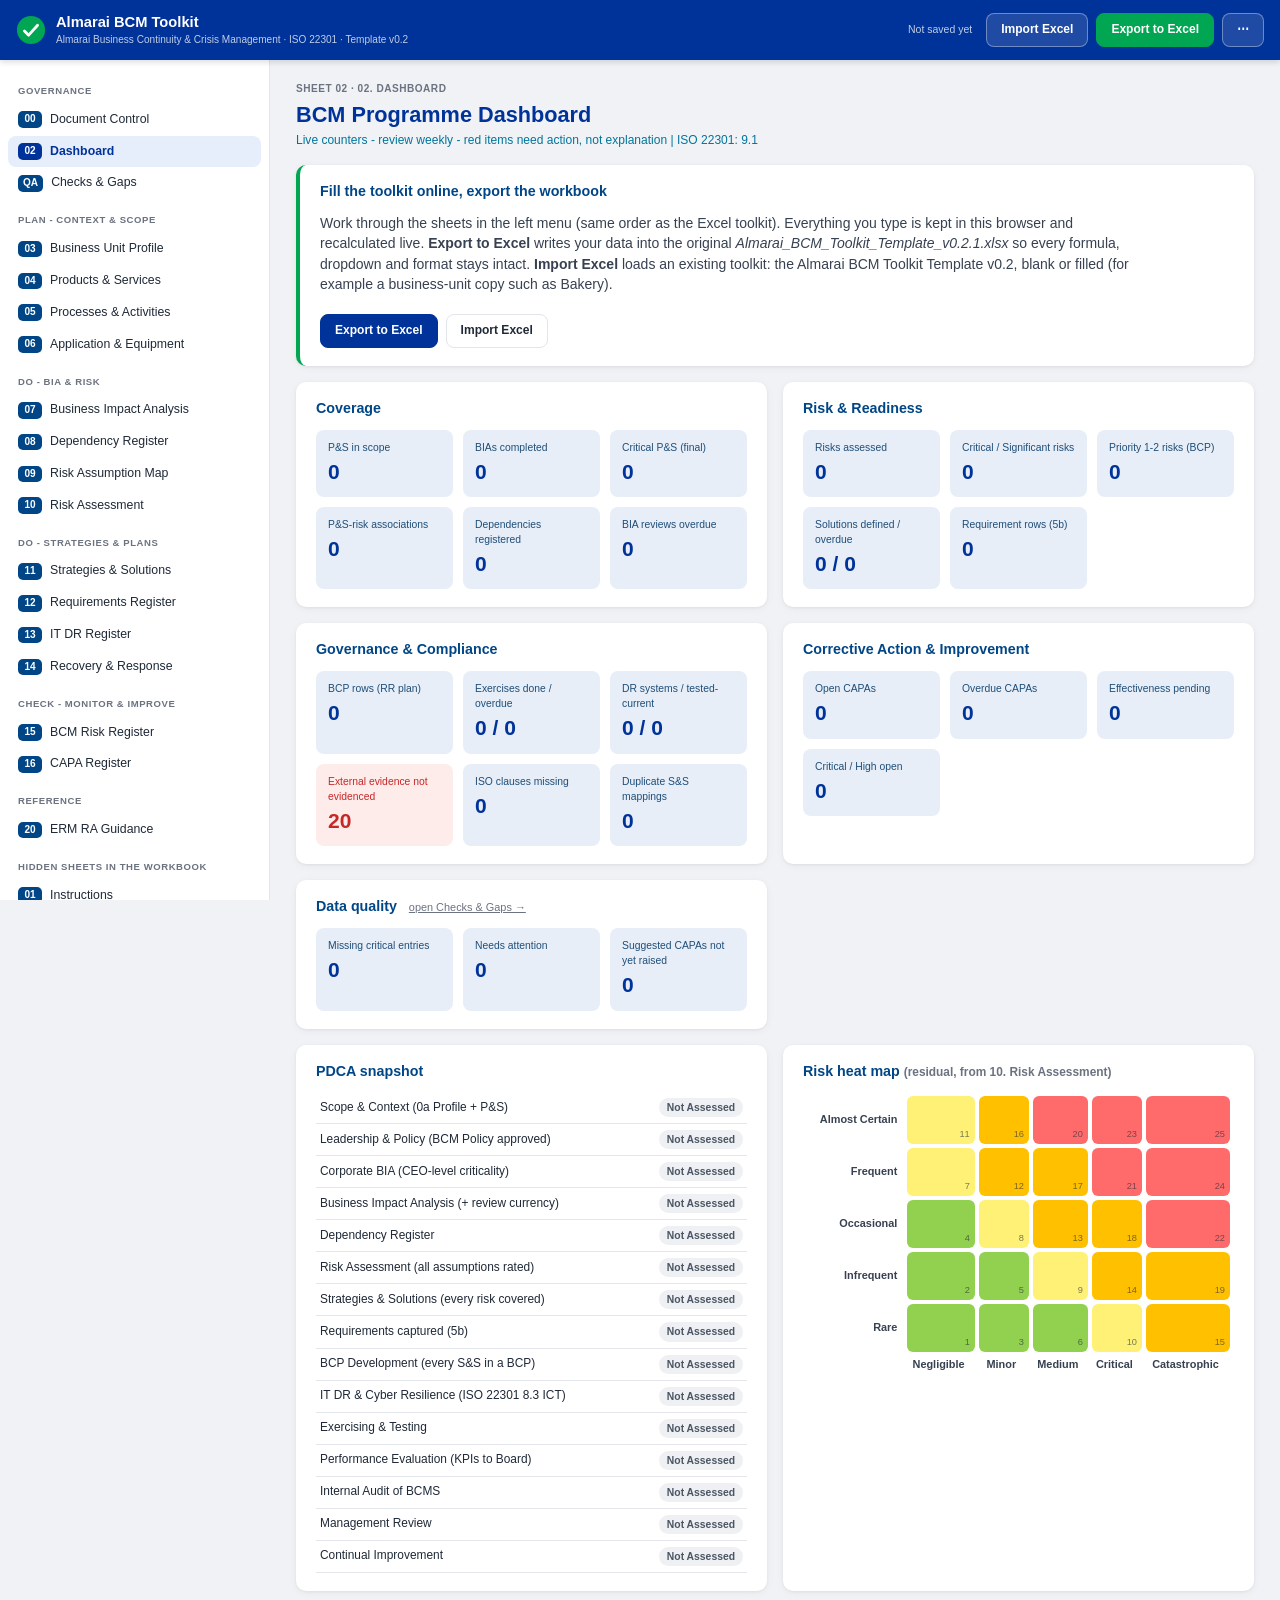
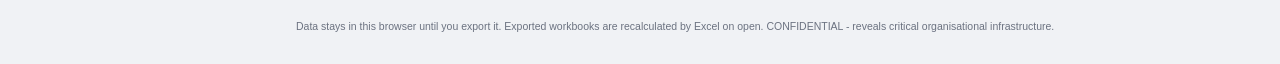
==== bcm-toolkit-almarai/index.html @ 119c776b "Add Almarai edition of the BCM toolkit (template v0.2) bcm-toolkit-almarai/ keeps the Almarai BCM To" ====
<!DOCTYPE html>
<html lang="en">
<head>
<meta charset="UTF-8">
<meta name="viewport" content="width=device-width, initial-scale=1.0">
<title>Almarai BCM Toolkit</title>
<meta name="description" content="Online version of the Almarai BCM Toolkit Template v0.2 (ISO 22301). Fill every sheet in the browser and export a populated copy of the Excel workbook.">
<link rel="stylesheet" href="css/toolkit.css">
</head>
<body>
<header class="topbar">
  <button class="icon-btn menu-btn" data-action="menu" aria-label="Open menu">&#9776;</button>
  <a class="brand" href="#dash">
    <svg viewBox="0 0 32 32" aria-hidden="true"><circle cx="16" cy="16" r="15" fill="#00A651"/><path d="M9 17l4.5 4.5L23 11" stroke="#fff" stroke-width="3" fill="none" stroke-linecap="round" stroke-linejoin="round"/></svg>
    <span><b>Almarai BCM Toolkit</b><small>Almarai Business Continuity &amp; Crisis Management &middot; ISO 22301 &middot; Template v0.2</small></span>
  </a>
  <div class="top-actions">
    <span class="save-status" id="save-status"></span>
    <button class="btn light" data-action="import" title="Load an Almarai BCM Toolkit Template v0.2 workbook (blank or filled)">Import Excel</button>
    <button class="btn accent" data-action="export" title="Download the toolkit workbook populated with your data">Export to Excel</button>
    <details class="more">
      <summary class="btn light" title="More">&#8943;</summary>
      <div class="more-menu">
        <button data-action="backup">Download backup (.json)</button>
        <button data-action="restore">Restore backup (.json)</button>
        <button data-action="template">Download blank template (.xlsx)</button>
        <a href="../index.html">Crisis Management Platform</a>
        <button data-action="reset" class="danger">Clear all data&hellip;</button>
      </div>
    </details>
  </div>
</header>
<div class="layout">
  <nav class="sidebar" id="nav" aria-label="Toolkit sheets"></nav>
  <button class="scrim" data-action="menu" aria-label="Close menu"></button>
  <main id="main"><div id="page"></div>
    <footer class="foot">Data stays in this browser until you export it. Exported workbooks are recalculated by Excel on open. CONFIDENTIAL - reveals critical organisational infrastructure.</footer>
  </main>
</div>
<datalist id="active-list"></datalist>
<input type="file" id="file-input" hidden>
<div id="toast" class="toast" role="status" aria-live="polite"></div>

<script src="vendor/jszip.min.js"></script>
<script src="js/template-data.js"></script>
<script src="js/template.js"></script>
<script src="js/schema.js"></script>
<script src="js/engine.js"></script>
<script src="js/checks.js"></script>
<script src="js/xlsx-io.js"></script>
<script src="js/app.js"></script>
</body>
</html>
---- bcm-toolkit-almarai/css/toolkit.css ----
/* BCM Implementation Toolkit - Almarai palette, aligned with the crisis platform. */
*,*::before,*::after{box-sizing:border-box}
:root{
  --navy:#003399;--navy-dark:#002266;--green:#00A651;--green-dark:#008040;
  --ink:#1f2937;--muted:#6b7280;--line:#e2e6ea;--bg:#f0f2f5;--card:#fff;
  --auto:#E7EEF7;--auto-ink:#1F4E79;--head:#004687;--head2:#192882;
  --red:#C62828;--red-bg:#FDECEA;--amber:#8a5a00;--amber-bg:#FFF4D6;--ok:#1B5E20;--ok-bg:#E6F4EA;--grey-bg:#eef0f3;
  --radius:10px;--shadow:0 1px 3px rgba(0,0,0,.06),0 2px 10px rgba(0,0,0,.04);
  --font:-apple-system,BlinkMacSystemFont,'Segoe UI',Roboto,'Helvetica Neue',Arial,sans-serif;
}
html{font-size:14px}
body{margin:0;font-family:var(--font);background:var(--bg);color:var(--ink);line-height:1.45}
a{color:var(--navy)}
button,input,select,textarea{font:inherit;color:inherit}
h1,h2,h3{margin:0;line-height:1.25}

/* top bar */
.topbar{position:sticky;top:0;z-index:50;display:flex;align-items:center;gap:12px;height:60px;padding:0 16px;background:var(--navy);color:#fff;box-shadow:0 2px 6px rgba(0,0,0,.15)}
.brand{display:flex;align-items:center;gap:10px;color:#fff;text-decoration:none;min-width:0}
.brand svg{width:30px;height:30px;flex:none}
.brand span{display:flex;flex-direction:column;min-width:0}
.brand b{font-size:1.05rem;white-space:nowrap;overflow:hidden;text-overflow:ellipsis}
.brand small{opacity:.75;font-size:.72rem;white-space:nowrap;overflow:hidden;text-overflow:ellipsis}
.top-actions{margin-left:auto;display:flex;align-items:center;gap:8px}
.save-status{font-size:.75rem;opacity:.75;margin-right:6px;white-space:nowrap}
.topbar .menu-btn{display:none;color:#fff;font-size:1.3rem}
.topbar .menu-btn:hover{background:rgba(255,255,255,.15);color:#fff}
.more{position:relative}
.more summary{list-style:none}
.more summary::-webkit-details-marker{display:none}
.more-menu{position:absolute;right:0;top:calc(100% + 6px);background:#fff;color:var(--ink);border-radius:8px;box-shadow:0 8px 24px rgba(0,0,0,.18);min-width:240px;padding:6px;display:flex;flex-direction:column}
.more-menu button,.more-menu a{background:none;border:0;text-align:left;padding:9px 12px;border-radius:6px;cursor:pointer;text-decoration:none;color:var(--ink);font-size:.9rem}
.more-menu button:hover,.more-menu a:hover{background:var(--bg)}
.more-menu .danger{color:var(--red)}

/* buttons */
.btn{border:1px solid var(--line);background:#fff;border-radius:8px;padding:7px 14px;font-weight:600;font-size:.86rem;cursor:pointer;white-space:nowrap}
.btn:hover{border-color:var(--navy)}
.btn:disabled{opacity:.45;cursor:not-allowed}
.btn.primary{background:var(--navy);border-color:var(--navy);color:#fff}
.btn.accent{background:var(--green);border-color:var(--green);color:#fff}
.btn.accent:hover{background:var(--green-dark)}
.btn.light{background:rgba(255,255,255,.12);border-color:rgba(255,255,255,.35);color:#fff}
.btn.light:hover{background:rgba(255,255,255,.22)}
.btn.ghost{background:transparent;border-style:dashed;color:var(--navy)}
.icon-btn{background:none;border:0;cursor:pointer;padding:4px 8px;border-radius:6px;font-size:1.1rem;line-height:1;color:var(--muted)}
.icon-btn:hover{background:var(--grey-bg);color:var(--red)}

/* layout */
.layout{display:flex;min-height:calc(100vh - 60px)}
.sidebar{width:270px;flex:none;background:#fff;border-right:1px solid var(--line);padding:10px 8px 40px;position:sticky;top:60px;height:calc(100vh - 60px);overflow-y:auto}
.nav-group{font-size:.68rem;text-transform:uppercase;letter-spacing:.06em;color:var(--muted);font-weight:700;padding:14px 10px 6px}
.nav-item{display:flex;align-items:center;gap:8px;padding:7px 10px;border-radius:8px;text-decoration:none;color:var(--ink);font-size:.88rem}
.nav-item:hover{background:var(--bg)}
.nav-item.active{background:#e6edfb;color:var(--navy);font-weight:600}
.nav-num{font-size:.72rem;font-weight:700;color:#fff;background:var(--head);border-radius:5px;padding:1px 5px;min-width:24px;text-align:center}
.nav-item.active .nav-num{background:var(--navy)}
.nav-title{flex:1;min-width:0}
.nav-count{font-size:.72rem;color:var(--muted)}
.nav-count:empty{display:none}
.scrim{display:none}
main{flex:1;min-width:0;padding:22px 26px 30px}
.foot{margin-top:28px;font-size:.75rem;color:var(--muted)}

/* page header & cards */
.page-head{margin-bottom:16px}
.eyebrow{font-size:.72rem;letter-spacing:.05em;text-transform:uppercase;color:var(--muted);font-weight:600}
.page-head h1{font-size:1.55rem;color:var(--navy);margin:4px 0 4px}
.iso{margin:0;color:#00759c;font-size:.86rem}
.note{margin:8px 0 0;max-width:980px;color:#374151;font-size:.88rem}
.muted{color:var(--muted);font-size:.85rem}
.card{background:var(--card);border-radius:var(--radius);box-shadow:var(--shadow);padding:18px 20px;margin-bottom:16px}
.card.flush{padding:0;overflow:hidden}
.card h2{font-size:1.02rem;color:var(--head);margin-bottom:12px}
.card h3{font-size:.9rem;color:var(--ink);margin:14px 0 8px}
.card.empty{color:#374151}
.legend{display:flex;gap:18px;flex-wrap:wrap;margin-top:10px;font-size:.78rem;color:var(--muted)}
.legend span{display:flex;align-items:center;gap:6px}
.sw{width:14px;height:14px;border-radius:3px;border:1px solid #cfd6df;display:inline-block}
.sw.white{background:#fff}.sw.blue{background:var(--auto)}

/* forms */
.form-grid{display:grid;grid-template-columns:repeat(auto-fill,minmax(300px,1fr));gap:12px 18px}
.form-grid.cols-4{grid-template-columns:repeat(auto-fill,minmax(220px,1fr));margin-top:14px}
.field{display:flex;flex-direction:column;gap:4px}
.field>span{font-size:.78rem;font-weight:600;color:#374151}
.field small{color:var(--muted);font-size:.74rem}
.field small.warn-text,.warn-text{color:var(--red);font-weight:600}
.in{width:100%;border:1px solid #cfd6df;border-radius:6px;background:#fff;padding:6px 8px;font-size:.86rem;min-height:32px}
textarea.in{resize:vertical;line-height:1.35;min-height:32px}
.in:focus{outline:2px solid rgba(0,51,153,.25);border-color:var(--navy)}
.in.invalid{border-color:var(--red);background:var(--red-bg)}
.auto-box{background:var(--auto);color:var(--auto-ink);border-radius:6px;padding:6px 8px;min-height:32px;font-size:.86rem;white-space:pre-wrap}

/* tables */
.table-wrap{overflow:auto;max-width:100%}
.table-wrap.tall{max-height:calc(100vh - 250px)}
.sheet-table{border-collapse:separate;border-spacing:0;width:100%;font-size:.84rem}
.sheet-table th{position:sticky;top:0;z-index:2;background:var(--head);color:#fff;font-weight:600;font-size:.76rem;text-align:left;padding:8px;border-right:1px solid rgba(255,255,255,.15);vertical-align:bottom}
.sheet-table th.auto-h{background:var(--head2)}
.sheet-table th .info{display:inline-block;width:14px;height:14px;line-height:14px;border-radius:50%;background:rgba(255,255,255,.25);font-size:.65rem;text-align:center;font-style:italic;cursor:help}
.sheet-table .group-row th{top:0;background:#00A0E1;font-size:.72rem;text-transform:uppercase;letter-spacing:.04em;padding:4px 8px}
.sheet-table .group-row th:not(.grp){background:var(--head)}
.sheet-table .group-row+tr th{top:24px}
.sheet-table td{padding:4px 5px;border-bottom:1px solid var(--line);border-right:1px solid #f0f2f5;vertical-align:top;background:#fff}
.sheet-table td.auto{background:var(--auto);color:var(--auto-ink);padding:8px;white-space:pre-wrap;word-break:break-word}
.sheet-table td.fixed{color:#374151;padding:8px;background:#fafbfc}
.sheet-table td.label-cell{padding:8px;font-weight:600;background:#f6f7f9;white-space:nowrap}
.sheet-table td.num,.sheet-table th.num{width:44px;text-align:center;color:var(--muted);position:sticky;left:0;z-index:1}
.sheet-table th.num{z-index:3;background:var(--head);color:#fff}
.sheet-table td.num{background:#f6f7f9}
.sheet-table .in{border-color:#dfe4ea;background:#fff;min-width:60px}
.sheet-table .in:hover{border-color:#9db3d9}
.sheet-table .in:focus{background:#fff}
.sheet-table .in.invalid{border-color:var(--red);background:var(--red-bg)}
.sheet-table tr:hover td:not(.auto){background:#fbfcfe}
.row-tools{width:34px;text-align:center}
.section-row td{background:var(--head2)!important;color:#fff;font-weight:700;padding:7px 10px}
.table-foot{display:flex;align-items:center;gap:14px;padding:10px 14px;border-top:1px solid var(--line);background:#fafbfc}
td.phase-plan:not(:empty){background:#192882;color:#fff}
td.phase-do:not(:empty){background:#004687;color:#fff}
td.phase-check:not(:empty){background:#00A0E1;color:#fff}
td.phase-act:not(:empty){background:#009137;color:#fff}

/* badges */
.badge{display:inline-block;padding:2px 8px;border-radius:999px;font-size:.74rem;font-weight:700;white-space:nowrap}
.badge.red{background:var(--red-bg);color:var(--red)}
.badge.amber{background:var(--amber-bg);color:var(--amber)}
.badge.green{background:var(--ok-bg);color:var(--ok)}
.badge.grey{background:var(--grey-bg);color:#4b5563}

/* BIA */
.chips{display:flex;flex-wrap:wrap;gap:6px;margin-bottom:14px}
.chip{background:#fff;border:1px solid var(--line);border-radius:999px;padding:4px 10px;font-size:.78rem;text-decoration:none;color:var(--navy)}
.bia-head{display:flex;justify-content:space-between;gap:16px;align-items:flex-start;margin-bottom:12px;flex-wrap:wrap}
.bia-head h2{margin:2px 0;font-size:1.15rem;color:var(--navy)}
.kpis{display:flex;gap:10px}
.kpis div{background:var(--auto);border-radius:8px;padding:6px 12px;text-align:center;min-width:90px}
.kpis span{display:block;font-size:.7rem;color:var(--auto-ink)}
.kpis b{font-size:1.1rem;color:var(--auto-ink)}
.bia-table th.hz{font-size:.7rem;text-align:center;min-width:64px}
.bia-table td.score{padding:3px}
.bia-table select.score-in{min-width:56px;text-align:center;font-weight:700;border:1px solid #e5e7eb}
.score-in.s1{background:#E6F4EA!important}.score-in.s2{background:#F1F8D8!important}.score-in.s3{background:#FFF4D6!important}
.score-in.s4{background:#FFE0C2!important}.score-in.s5{background:#FDD5D2!important}

/* dashboard */
.intro{display:flex;gap:20px;align-items:center;justify-content:space-between;flex-wrap:wrap;border-left:4px solid var(--green)}
.intro p{margin:0;max-width:820px;color:#374151}
.intro-actions{display:flex;gap:8px}
.dash-grid{display:grid;grid-template-columns:repeat(auto-fit,minmax(320px,1fr));gap:16px}
.dash-grid .card{margin-bottom:0}
.dash-grid.two{margin-top:16px}
.tiles{display:grid;grid-template-columns:repeat(auto-fill,minmax(130px,1fr));gap:10px}
.tile{background:var(--auto);border-radius:8px;padding:10px 12px}
.tile.warn{background:var(--red-bg)}
.tile-label{font-size:.74rem;color:var(--auto-ink)}
.tile.warn .tile-label{color:var(--red)}
.tile-value{font-size:1.5rem;font-weight:700;color:var(--navy);margin-top:2px}
.tile.warn .tile-value{color:var(--red)}
table.mini{width:100%;border-collapse:collapse;font-size:.85rem}
table.mini td{padding:6px 4px;border-bottom:1px solid var(--line)}
table.mini td:last-child{text-align:right}
table.heat{border-collapse:separate;border-spacing:4px;width:100%;font-size:.78rem}
table.heat th{font-weight:600;color:#374151;text-align:right;padding-right:6px;white-space:nowrap}
table.heat th.imp{text-align:center}
table.heat td{height:48px;border-radius:6px;text-align:center;position:relative;min-width:44px}
table.heat td span{position:absolute;right:5px;bottom:3px;font-size:.66rem;opacity:.6}
table.heat td b{font-size:1.15rem}
.h-red{background:#FF6B6B}.h-orange{background:#FFC000}.h-yellow{background:#FFF176}.h-green{background:#92D050}

/* reference pages */
.ref-wrap{overflow:auto}
.ref-table{border-collapse:collapse;width:100%;min-width:900px;font-size:.82rem;table-layout:fixed}
.ref-table td{border:1px solid #e5e7eb;padding:6px 8px;vertical-align:top;white-space:normal;word-wrap:break-word}

/* toast */
.toast{position:fixed;left:50%;bottom:24px;transform:translateX(-50%) translateY(20px);background:#1f2937;color:#fff;padding:11px 18px;border-radius:8px;font-size:.88rem;box-shadow:0 6px 20px rgba(0,0,0,.25);opacity:0;pointer-events:none;transition:all .2s;z-index:100;max-width:calc(100vw - 32px)}
.toast.show{opacity:1;transform:translateX(-50%) translateY(0)}
.toast.ok{background:var(--green-dark)}
.toast.err{background:var(--red)}

/* responsive */
@media (max-width:980px){
  .topbar .menu-btn{display:block}
  .sidebar{position:fixed;left:0;top:60px;z-index:60;transform:translateX(-100%);transition:transform .2s;box-shadow:4px 0 16px rgba(0,0,0,.15)}
  body.nav-open .sidebar{transform:none}
  body.nav-open .scrim{display:block;position:fixed;inset:60px 0 0 0;background:rgba(0,0,0,.25);z-index:55;border:0}
  .save-status,.brand small{display:none}
  main{padding:16px}
}
@media (max-width:640px){
  .top-actions .btn.light[data-action="import"]{display:none}
  .brand b{font-size:.92rem}
  .form-grid{grid-template-columns:1fr}
  .page-head h1{font-size:1.25rem}
}
@media print{
  .topbar,.sidebar,.table-foot,.row-tools,.intro-actions{display:none!important}
  main{padding:0}
  .table-wrap.tall{max-height:none}
}

/* Dropdown cells are yellow, as in the Excel template (v0.2.1). */
select.in,.in[data-opt],.sheet-table select.in,.sheet-table .in[data-opt]{background:#FFFF99;border-color:#e0d870}
.sheet-table select.in:focus,.sheet-table .in[data-opt]:focus{background:#FFFFB8}
/* Missing critical entries (red) and attention (amber) - same rules as the template's highlights. */
.in.invalid,.sheet-table .in.invalid{background:#FFC7CE!important;border-color:#C62828!important;color:#9C0006}
.in.attention,.sheet-table .in.attention{background:#FFEB9C!important;border-color:#C9A100!important;color:#9C5700}
.in.flash{outline:3px solid #003399;outline-offset:1px}
.legend .sw.yellow{background:#FFFF99}.legend .sw.red{background:#FFC7CE}
.ok-note{border-left:4px solid var(--green);color:#374151}
.suggest{border-left:4px solid #C9A100}
.suggest-head{display:flex;justify-content:space-between;gap:16px;align-items:flex-start;flex-wrap:wrap;margin-bottom:10px}
.suggest-head h2{margin-bottom:4px}
.suggest-actions{display:flex;gap:8px}
.tiles.wide{grid-template-columns:repeat(auto-fill,minmax(200px,1fr));margin-bottom:14px}
.card-pad{padding:14px 16px 0}
.small-link{font-size:.78rem;font-weight:500;margin-left:8px}
a.btn{text-decoration:none;display:inline-block}
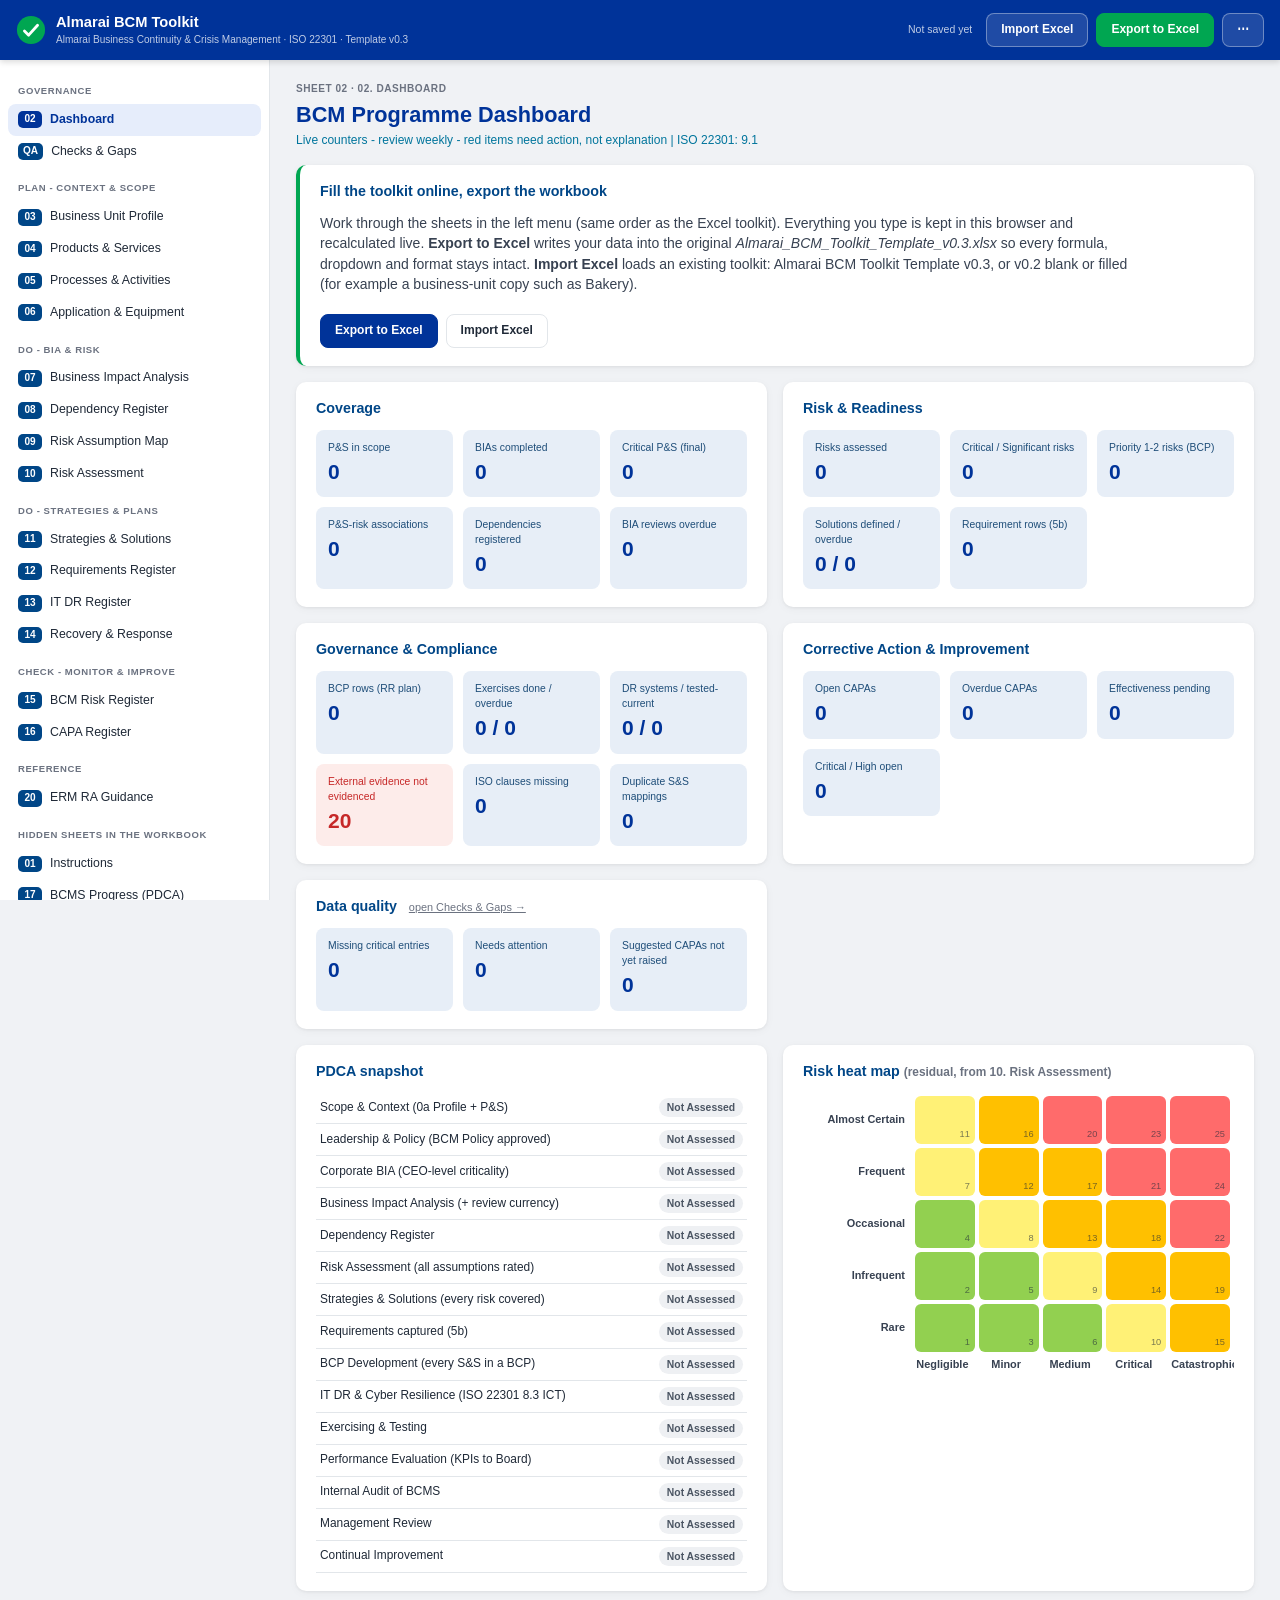
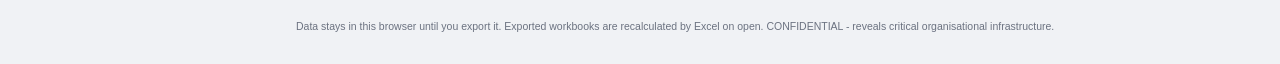
==== commit ef05392c: "Almarai toolkit v0.3: clean-up, no Document Control, new ERM page Template v0.3 (tools/cleanup_templ" ====
--- a/bcm-toolkit-almarai/index.html
+++ b/bcm-toolkit-almarai/index.html
@@ -4,7 +4,7 @@
 <meta charset="UTF-8">
 <meta name="viewport" content="width=device-width, initial-scale=1.0">
 <title>Almarai BCM Toolkit</title>
-<meta name="description" content="Online version of the Almarai BCM Toolkit Template v0.2 (ISO 22301). Fill every sheet in the browser and export a populated copy of the Excel workbook.">
+<meta name="description" content="Online version of the Almarai BCM Toolkit Template v0.3 (ISO 22301); imports v0.2 workbooks too. Fill every sheet in the browser and export a populated copy of the Excel workbook.">
 <link rel="stylesheet" href="css/toolkit.css">
 </head>
 <body>
@@ -12,11 +12,11 @@
   <button class="icon-btn menu-btn" data-action="menu" aria-label="Open menu">&#9776;</button>
   <a class="brand" href="#dash">
     <svg viewBox="0 0 32 32" aria-hidden="true"><circle cx="16" cy="16" r="15" fill="#00A651"/><path d="M9 17l4.5 4.5L23 11" stroke="#fff" stroke-width="3" fill="none" stroke-linecap="round" stroke-linejoin="round"/></svg>
-    <span><b>Almarai BCM Toolkit</b><small>Almarai Business Continuity &amp; Crisis Management &middot; ISO 22301 &middot; Template v0.2</small></span>
+    <span><b>Almarai BCM Toolkit</b><small>Almarai Business Continuity &amp; Crisis Management &middot; ISO 22301 &middot; Template v0.3</small></span>
   </a>
   <div class="top-actions">
     <span class="save-status" id="save-status"></span>
-    <button class="btn light" data-action="import" title="Load an Almarai BCM Toolkit Template v0.2 workbook (blank or filled)">Import Excel</button>
+    <button class="btn light" data-action="import" title="Load an Almarai BCM Toolkit workbook: v0.3, or v0.2 blank or filled">Import Excel</button>
     <button class="btn accent" data-action="export" title="Download the toolkit workbook populated with your data">Export to Excel</button>
     <details class="more">
       <summary class="btn light" title="More">&#8943;</summary>
--- a/bcm-toolkit-almarai/css/toolkit.css
+++ b/bcm-toolkit-almarai/css/toolkit.css
@@ -218,3 +218,35 @@
 .card-pad{padding:14px 16px 0}
 .small-link{font-size:.78rem;font-weight:500;margin-left:8px}
 a.btn{text-decoration:none;display:inline-block}
+
+/* 20. ERM RA Guidance */
+.erm-toc{display:flex;flex-wrap:wrap;gap:6px;margin:0 0 14px}
+.erm-grid{display:grid;grid-template-columns:repeat(auto-fill,minmax(280px,1fr));gap:12px;margin-top:12px}
+.erm-grid.four{grid-template-columns:repeat(auto-fill,minmax(220px,1fr))}
+.erm-tile{border:1px solid var(--line);border-radius:8px;padding:12px 14px;background:#fafbfc}
+.erm-tile-head{display:flex;justify-content:space-between;align-items:center;gap:8px;margin-bottom:6px;color:var(--navy)}
+.erm-text{margin:4px 0 8px;white-space:pre-line;color:#374151}
+.erm-two{display:grid;grid-template-columns:minmax(0,1fr) minmax(0,1fr);gap:20px;margin-top:10px}
+.erm-two h3{font-size:1rem;color:var(--navy);margin-bottom:4px}
+.erm-heat{display:grid;grid-template-columns:minmax(0,1.3fr) minmax(0,1fr);gap:20px;align-items:start;margin-top:8px}
+.erm-heat .axis-y,.erm-heat .axis-x{font-size:.75rem;font-weight:700;color:var(--muted);text-transform:uppercase;letter-spacing:.05em}
+.erm-heat .axis-x{text-align:center;margin-top:2px}
+.erm-bands td{vertical-align:middle}
+.band{display:inline-block;width:14px;height:14px;border-radius:3px;margin-right:8px;vertical-align:-2px}
+.score-pill{display:inline-block;min-width:24px;padding:2px 6px;border-radius:999px;font-weight:700;text-align:center;background:var(--grey-bg)}
+.score-pill.s5{background:#FF6B6B}.score-pill.s4{background:#FFC000}.score-pill.s3{background:#FFF176}.score-pill.s2,.score-pill.s1{background:#92D050}
+.erm-cats{display:flex;flex-wrap:wrap;gap:6px;margin:8px 0 12px}
+.erm-cats .chip{cursor:pointer;display:inline-flex;align-items:center;gap:6px;font-size:.85rem;padding:6px 12px}
+.chip.on{background:var(--navy);color:#fff;border-color:var(--navy)}
+.erm-list{margin:0;padding-left:18px}
+.erm-list li{margin:2px 0}
+.erm-criteria td{vertical-align:top}
+.erm-note{margin-top:14px;padding:12px 14px;border-left:4px solid var(--navy);background:var(--auto);white-space:pre-line;border-radius:0 8px 8px 0}
+.nowrap{white-space:nowrap}
+.small{font-size:.8rem}
+@media (max-width:900px){.erm-two,.erm-heat{grid-template-columns:1fr}}
+
+.heat-wrap{overflow-x:auto;max-width:100%}
+.erm-two>div,.erm-heat>div{min-width:0;overflow-x:auto}
+table.heat{table-layout:fixed;min-width:330px}
+table.heat tr>th:first-child{width:104px}
